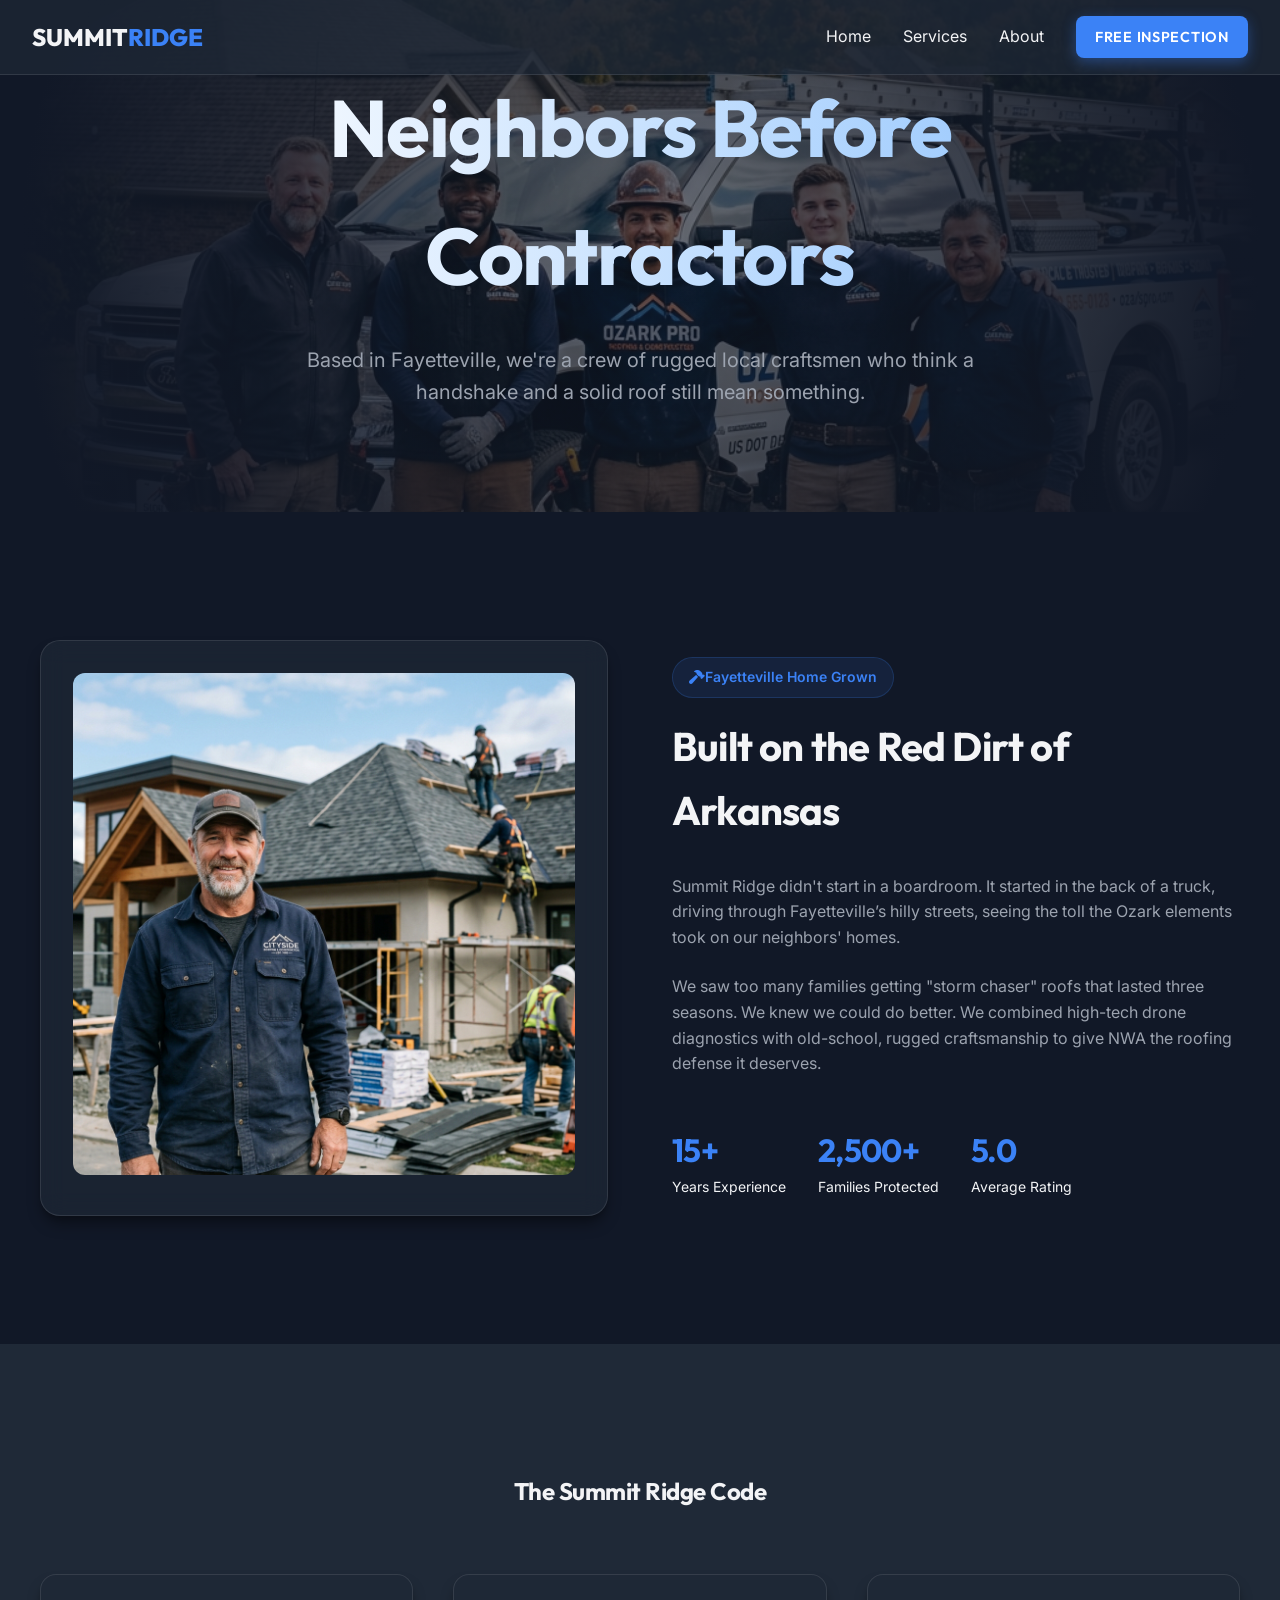
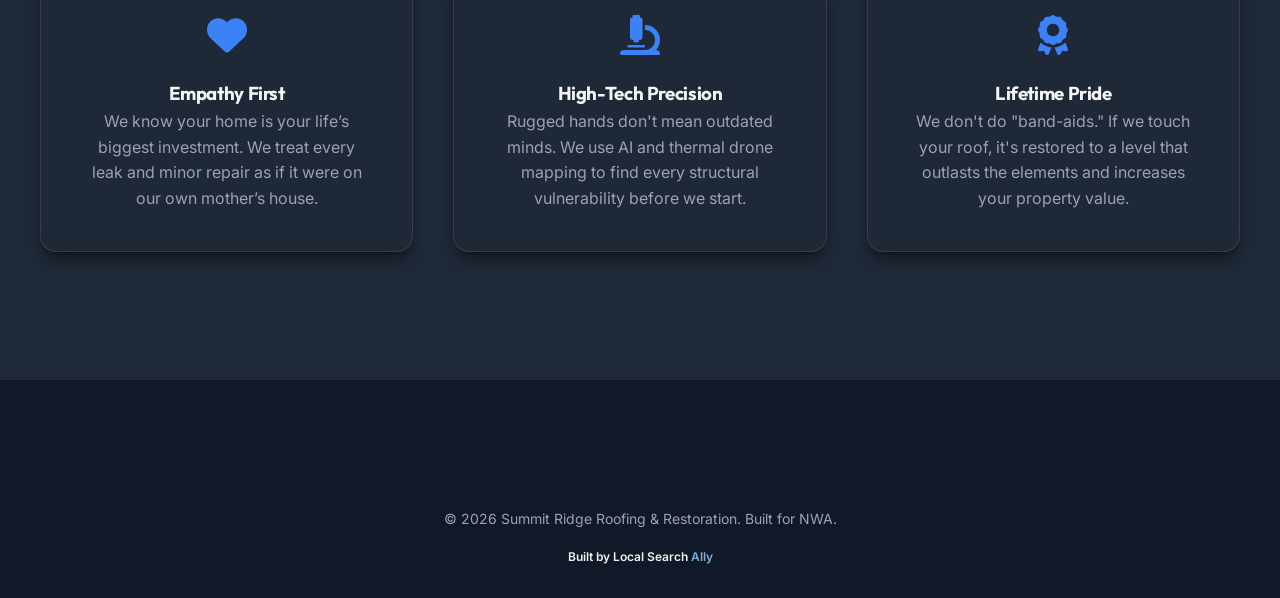
==== about.html @ 92f06efe "v1 of roofer demo site complete" ====
<!DOCTYPE html>
<html lang="en">
<head>
    <meta charset="UTF-8">
    <meta name="viewport" content="width=device-width, initial-scale=1.0">
    <title>About Us | Summit Ridge Roofing & Restoration Fayetteville</title>
    <meta name="description" content="Meet the rugged local craftsmen of Fayetteville, AR. Summit Ridge is built on community pride and honest roofing restoration for NWA.">
    <link rel="stylesheet" href="css/index.css">
    <link rel="stylesheet" href="https://cdnjs.cloudflare.com/ajax/libs/font-awesome/6.0.0/css/all.min.css">
</head>
<body>

    <!-- Navigation -->
    <nav class="glass-nav">
        <div class="logo" style="font-family: 'Outfit'; font-size: 1.5rem; font-weight: 800; color: var(--text-main);">
            SUMMIT<span style="color: var(--accent);">RIDGE</span>
        </div>
        <div class="nav-links" style="display: flex; gap: 2rem; align-items: center;">
            <a href="index.html">Home</a>
            <a href="services.html">Services</a>
            <a href="about.html" class="active">About</a>
            <a href="contact.html" class="btn btn-primary" style="padding: 0.6rem 1.2rem; font-size: 0.9rem;">Free Inspection</a>
        </div>
    </nav>

    <!-- About Header -->
    <header class="hero" style="min-height: 50vh;">
        <div class="hero-overlay"></div>
        <img src="images/about-hero.jpg" alt="Rugged Roofing Crew NWA" class="hero-bg">
        <div class="hero-content reveal">
            <h1 class="hero-title">Neighbors Before Contractors</h1>
            <p class="hero-subtitle">Based in Fayetteville, we're a crew of rugged local craftsmen who think a handshake and a solid roof still mean something.</p>
        </div>
    </header>

    <!-- Bio Section -->
    <section class="section">
        <div class="container reveal">
            <div class="grid" style="grid-template-columns: 1fr 1fr; align-items: center; gap: 4rem;">
                <div class="glass" style="padding: 2rem; border-radius: 20px;">
                    <img src="images/about-founder.jpg" alt="Founder of Summit Ridge Roofing" style="width: 100%; border-radius: 12px;">
                </div>
                <div>
                    <div class="geo-badge"><i class="fas fa-hammer"></i> Fayetteville Home Grown</div>
                    <h2 style="font-size: 2.5rem; margin-bottom: 2rem;">Built on the Red Dirt of Arkansas</h2>
                    <p style="margin-bottom: 1.5rem; color: var(--text-muted);">Summit Ridge didn't start in a boardroom. It started in the back of a truck, driving through Fayetteville’s hilly streets, seeing the toll the Ozark elements took on our neighbors' homes.</p>
                    <p style="margin-bottom: 2rem; color: var(--text-muted);">We saw too many families getting "storm chaser" roofs that lasted three seasons. We knew we could do better. We combined high-tech drone diagnostics with old-school, rugged craftsmanship to give NWA the roofing defense it deserves.</p>
                    <div style="display: flex; gap: 2rem; margin-top: 3rem;">
                        <div>
                            <h3 style="color: var(--accent); font-size: 2rem;">15+</h3>
                            <p style="font-size: 0.875rem;">Years Experience</p>
                        </div>
                        <div>
                            <h3 style="color: var(--accent); font-size: 2rem;">2,500+</h3>
                            <p style="font-size: 0.875rem;">Families Protected</p>
                        </div>
                        <div>
                            <h3 style="color: var(--accent); font-size: 2rem;">5.0</h3>
                            <p style="font-size: 0.875rem;">Average Rating</p>
                        </div>
                    </div>
                </div>
            </div>
        </div>
    </section>

    <!-- Values Section -->
    <section class="section" style="background: var(--secondary);">
        <div class="container reveal">
            <h2 style="text-align: center; margin-bottom: 4rem;">The Summit Ridge Code</h2>
            <div class="grid grid-3">
                <div class="card glass" style="text-align: center;">
                    <i class="fas fa-heart card-icon"></i>
                    <h3>Empathy First</h3>
                    <p style="color: var(--text-muted);">We know your home is your life’s biggest investment. We treat every leak and minor repair as if it were on our own mother’s house.</p>
                </div>
                <div class="card glass" style="text-align: center;">
                    <i class="fas fa-microscope card-icon"></i>
                    <h3>High-Tech Precision</h3>
                    <p style="color: var(--text-muted);">Rugged hands don't mean outdated minds. We use AI and thermal drone mapping to find every structural vulnerability before we start.</p>
                </div>
                <div class="card glass" style="text-align: center;">
                    <i class="fas fa-award card-icon"></i>
                    <h3>Lifetime Pride</h3>
                    <p style="color: var(--text-muted);">We don't do "band-aids." If we touch your roof, it's restored to a level that outlasts the elements and increases your property value.</p>
                </div>
            </div>
        </div>
    </section>

    <!-- Footer -->
    <footer class="section" style="padding-bottom: 2rem;">
        <div class="container">
            <div style="text-align: center; color: var(--text-muted); font-size: 0.875rem;">
                &copy; 2026 Summit Ridge Roofing & Restoration. Built for NWA.
            </div>
            <div style="text-align: center; margin-top: 1rem; font-size: 0.75rem;">
                <a href="https://localsearchally.com" target="_blank" style="color: #f0f0f0; font-weight: 600;">Built by Local Search <span style="color: #7bafd4;">Ally</span></a>
            </div>
        </div>
    </footer>

    <script src="js/script.js"></script>
</body>
</html>
---- css/index.css ----
@import url('https://fonts.googleapis.com/css2?family=Inter:wght@400;500;600&family=Outfit:wght@600;700;800&display=swap');

:root {
  --primary: #111827;
  --secondary: #1F2937;
  --accent: #3B82F6;
  --accent-hover: #2563EB;
  --text-main: #F3F4F6;
  --text-muted: #9CA3AF;
  --glass-bg: rgba(31, 41, 55, 0.7);
  --glass-border: rgba(255, 255, 255, 0.1);
  --gradient: linear-gradient(135deg, #111827 0%, #1F2937 100%);
  --shadow-lg: 0 10px 15px -3px rgba(0, 0, 0, 0.4), 0 4px 6px -2px rgba(0, 0, 0, 0.2);
  --transition: all 0.3s cubic-bezier(0.4, 0, 0.2, 1);
}

* {
  margin: 0;
  padding: 0;
  box-sizing: border-box;
  -webkit-font-smoothing: antialiased;
}

body {
  font-family: 'Inter', sans-serif;
  background-color: var(--primary);
  color: var(--text-main);
  line-height: 1.6;
  overflow-x: hidden;
}

h1, h2, h3, h4, h5, h6 {
  font-family: 'Outfit', sans-serif;
  font-weight: 700;
  letter-spacing: -0.02em;
}

/* Glassmorphism Styles */
.glass {
  background: var(--glass-bg);
  backdrop-filter: blur(12px);
  -webkit-backdrop-filter: blur(12px);
  border: 1px solid var(--glass-border);
  box-shadow: var(--shadow-lg);
}

.glass-nav {
  position: fixed;
  top: 0;
  left: 0;
  width: 100%;
  z-index: 1000;
  padding: 1rem 2rem;
  display: flex;
  justify-content: space-between;
  align-items: center;
  border-bottom: 1px solid var(--glass-border);
}

/* Typography & Links */
a {
  text-decoration: none;
  color: inherit;
  transition: var(--transition);
}

.btn {
  display: inline-block;
  padding: 1rem 2rem;
  border-radius: 8px;
  font-weight: 600;
  cursor: pointer;
  transition: var(--transition);
  text-transform: uppercase;
  letter-spacing: 0.05em;
  font-family: 'Outfit', sans-serif;
}

.btn-primary {
  background-color: var(--accent);
  color: white;
  border: none;
  box-shadow: 0 4px 14px 0 rgba(59, 130, 246, 0.39);
}

.btn-primary:hover {
  background-color: var(--accent-hover);
  transform: translateY(-2px);
  box-shadow: 0 6px 20px rgba(59, 130, 246, 0.45);
}

.btn-outline {
  background: transparent;
  border: 2px solid var(--accent);
  color: var(--accent);
}

.btn-outline:hover {
  background: var(--accent);
  color: white;
}

/* Hero Section */
.hero {
  min-height: 100vh;
  display: flex;
  align-items: center;
  justify-content: center;
  position: relative;
  padding: 4rem 2rem;
  overflow: hidden;
}

.hero-overlay {
  position: absolute;
  top: 0;
  left: 0;
  width: 100%;
  height: 100%;
  background: radial-gradient(circle at center, transparent 0%, var(--primary) 90%);
  z-index: 1;
}

.hero-bg {
  position: absolute;
  top: 0;
  left: 0;
  width: 100%;
  height: 100%;
  object-fit: cover;
  opacity: 0.4;
  z-index: 0;
}

.hero-content {
  position: relative;
  z-index: 2;
  text-align: center;
  max-width: 900px;
}

.hero-title {
  font-size: clamp(3rem, 8vw, 5rem);
  margin-bottom: 1.5rem;
  background: linear-gradient(to right, #FFFFFF, #93C5FD);
  -webkit-background-clip: text;
  -webkit-text-fill-color: transparent;
}

.hero-subtitle {
  font-size: 1.25rem;
  color: var(--text-muted);
  margin-bottom: 2.5rem;
  max-width: 700px;
  margin-left: auto;
  margin-right: auto;
}

/* Section Styling */
.section {
  padding: 8rem 2rem;
}

.container {
  max-width: 1200px;
  margin: 0 auto;
}

.grid {
  display: grid;
  gap: 2.5rem;
}

.grid-3 { grid-template-columns: repeat(auto-fit, minmax(300px, 1fr)); }

/* Service Cards */
.card {
  padding: 2.5rem;
  border-radius: 16px;
  transition: var(--transition);
}

.card:hover {
  transform: translateY(-10px);
  border-color: var(--accent);
}

.card-icon {
  font-size: 2.5rem;
  color: var(--accent);
  margin-bottom: 1.5rem;
}

/* Utility Classes */
.reveal {
  opacity: 0;
  transform: translateY(30px);
  transition: opacity 0.8s ease-out, transform 0.8s ease-out;
}

.reveal.active {
  opacity: 1;
  transform: translateY(0);
}

/* Geo/SEO Badges */
.geo-badge {
  display: inline-flex;
  align-items: center;
  padding: 0.5rem 1rem;
  background: rgba(59, 130, 246, 0.1);
  border: 1px solid rgba(59, 130, 246, 0.2);
  border-radius: 100px;
  color: var(--accent);
  font-size: 0.875rem;
  font-weight: 600;
  margin-bottom: 1rem;
}

/* Responsive Fixes */
@media (max-width: 768px) {
  .glass-nav {
    padding: 1rem;
  }
  .section {
    padding: 4rem 1rem;
  }
}
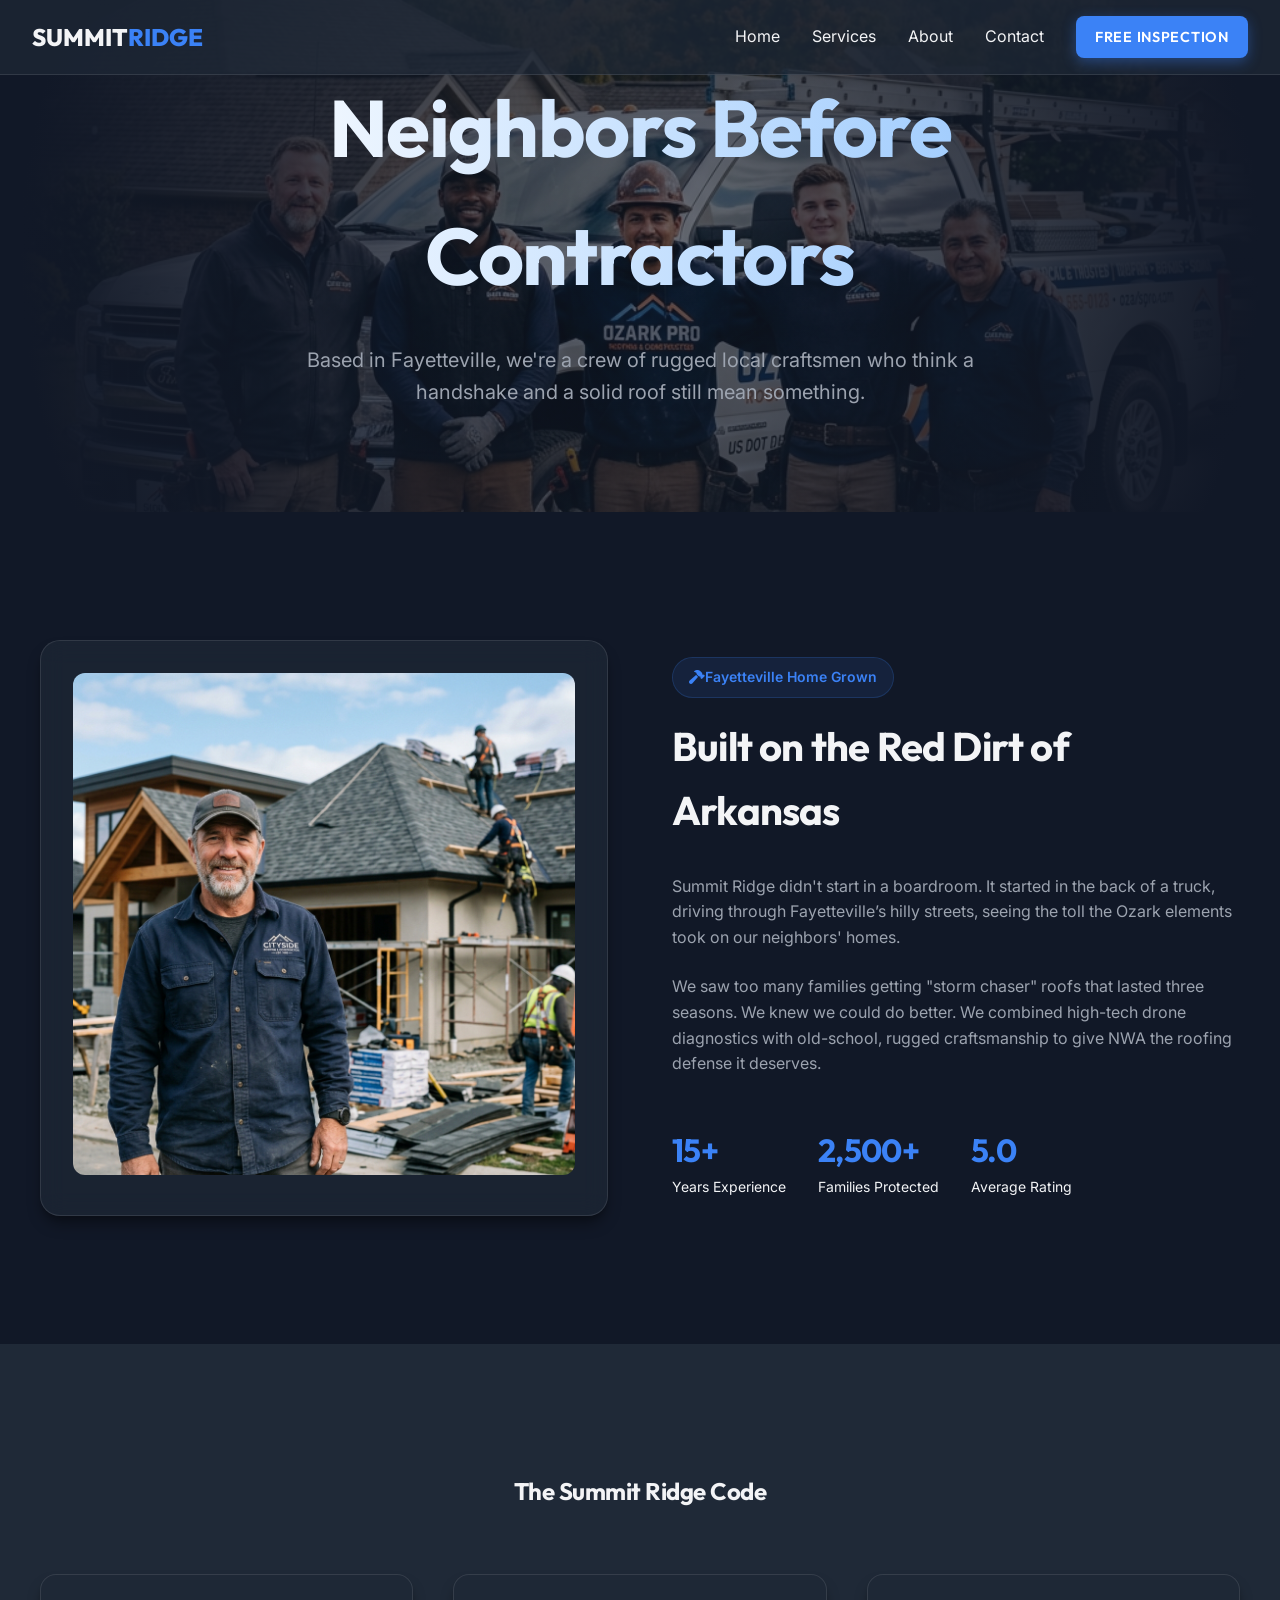
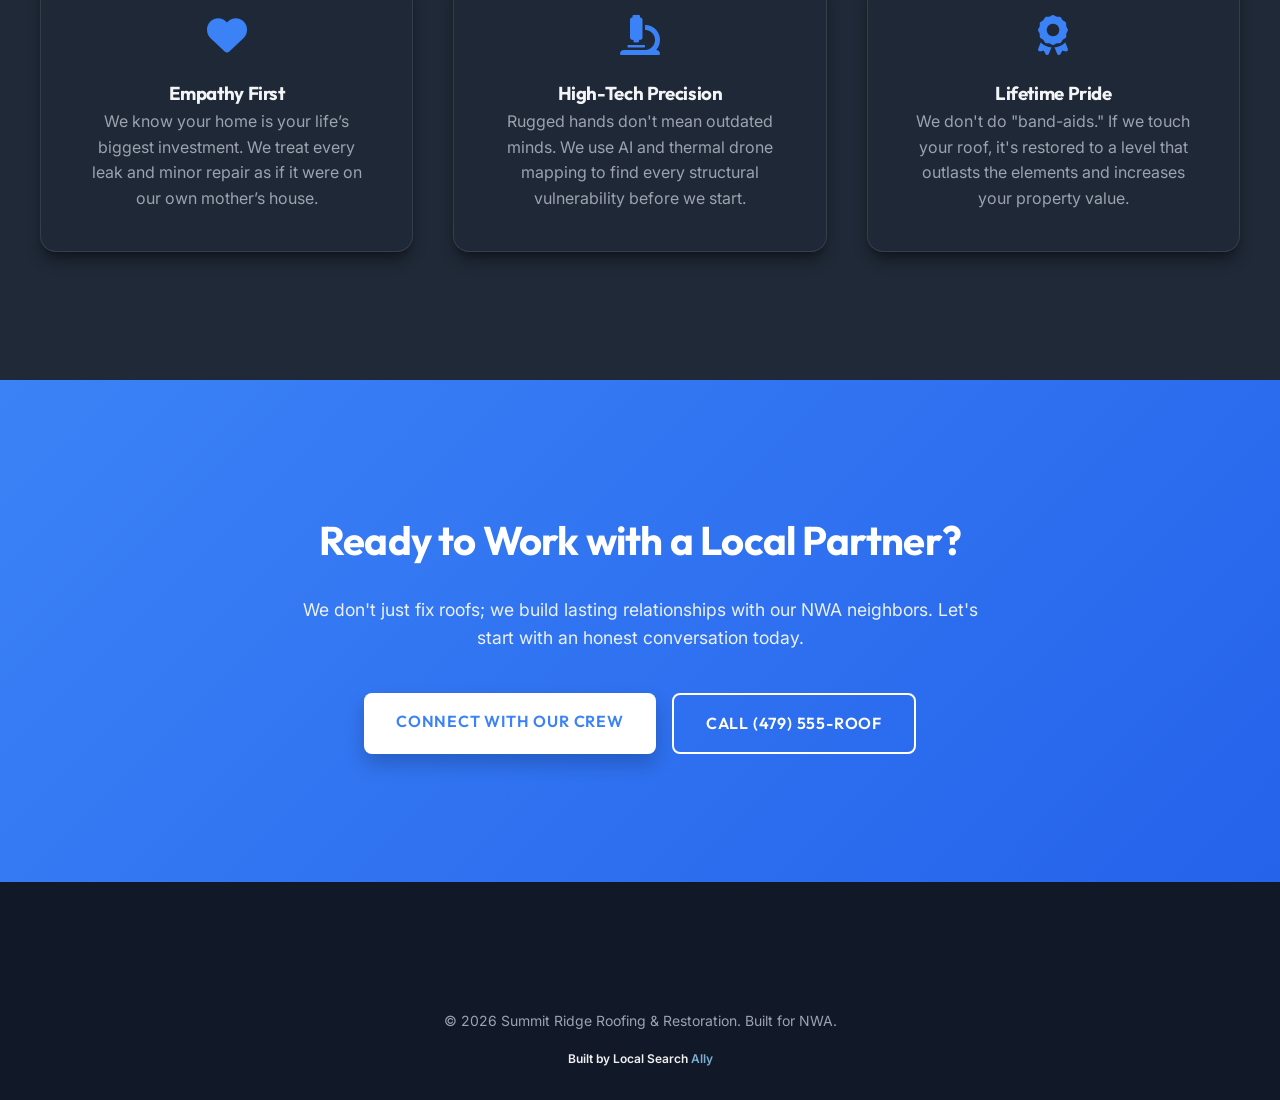
==== commit 1d7a8459: "add CTAs and contact page" ====
--- a/about.html
+++ b/about.html
@@ -19,6 +19,7 @@
             <a href="index.html">Home</a>
             <a href="services.html">Services</a>
             <a href="about.html" class="active">About</a>
+            <a href="contact.html">Contact</a>
             <a href="contact.html" class="btn btn-primary" style="padding: 0.6rem 1.2rem; font-size: 0.9rem;">Free Inspection</a>
         </div>
     </nav>
@@ -88,6 +89,18 @@
         </div>
     </section>
 
+    <!-- CTA Section -->
+    <section class="section" style="background: linear-gradient(135deg, var(--accent) 0%, var(--accent-hover) 100%); text-align: center;">
+        <div class="container reveal">
+            <h2 style="font-size: 2.5rem; margin-bottom: 1.5rem; color: white;">Ready to Work with a Local Partner?</h2>
+            <p style="font-size: 1.1rem; color: rgba(255,255,255,0.9); margin-bottom: 2.5rem; max-width: 700px; margin-left: auto; margin-right: auto;">We don't just fix roofs; we build lasting relationships with our NWA neighbors. Let's start with an honest conversation today.</p>
+            <div style="display: flex; gap: 1rem; justify-content: center; flex-wrap: wrap;">
+                <a href="contact.html" class="btn btn-primary" style="background: white; color: var(--accent); border: none; box-shadow: 0 10px 20px rgba(0,0,0,0.2);">Connect with our Crew</a>
+                <a href="tel:4795557663" class="btn btn-outline" style="border-color: white; color: white;">Call (479) 555-ROOF</a>
+            </div>
+        </div>
+    </section>
+
     <!-- Footer -->
     <footer class="section" style="padding-bottom: 2rem;">
         <div class="container">
